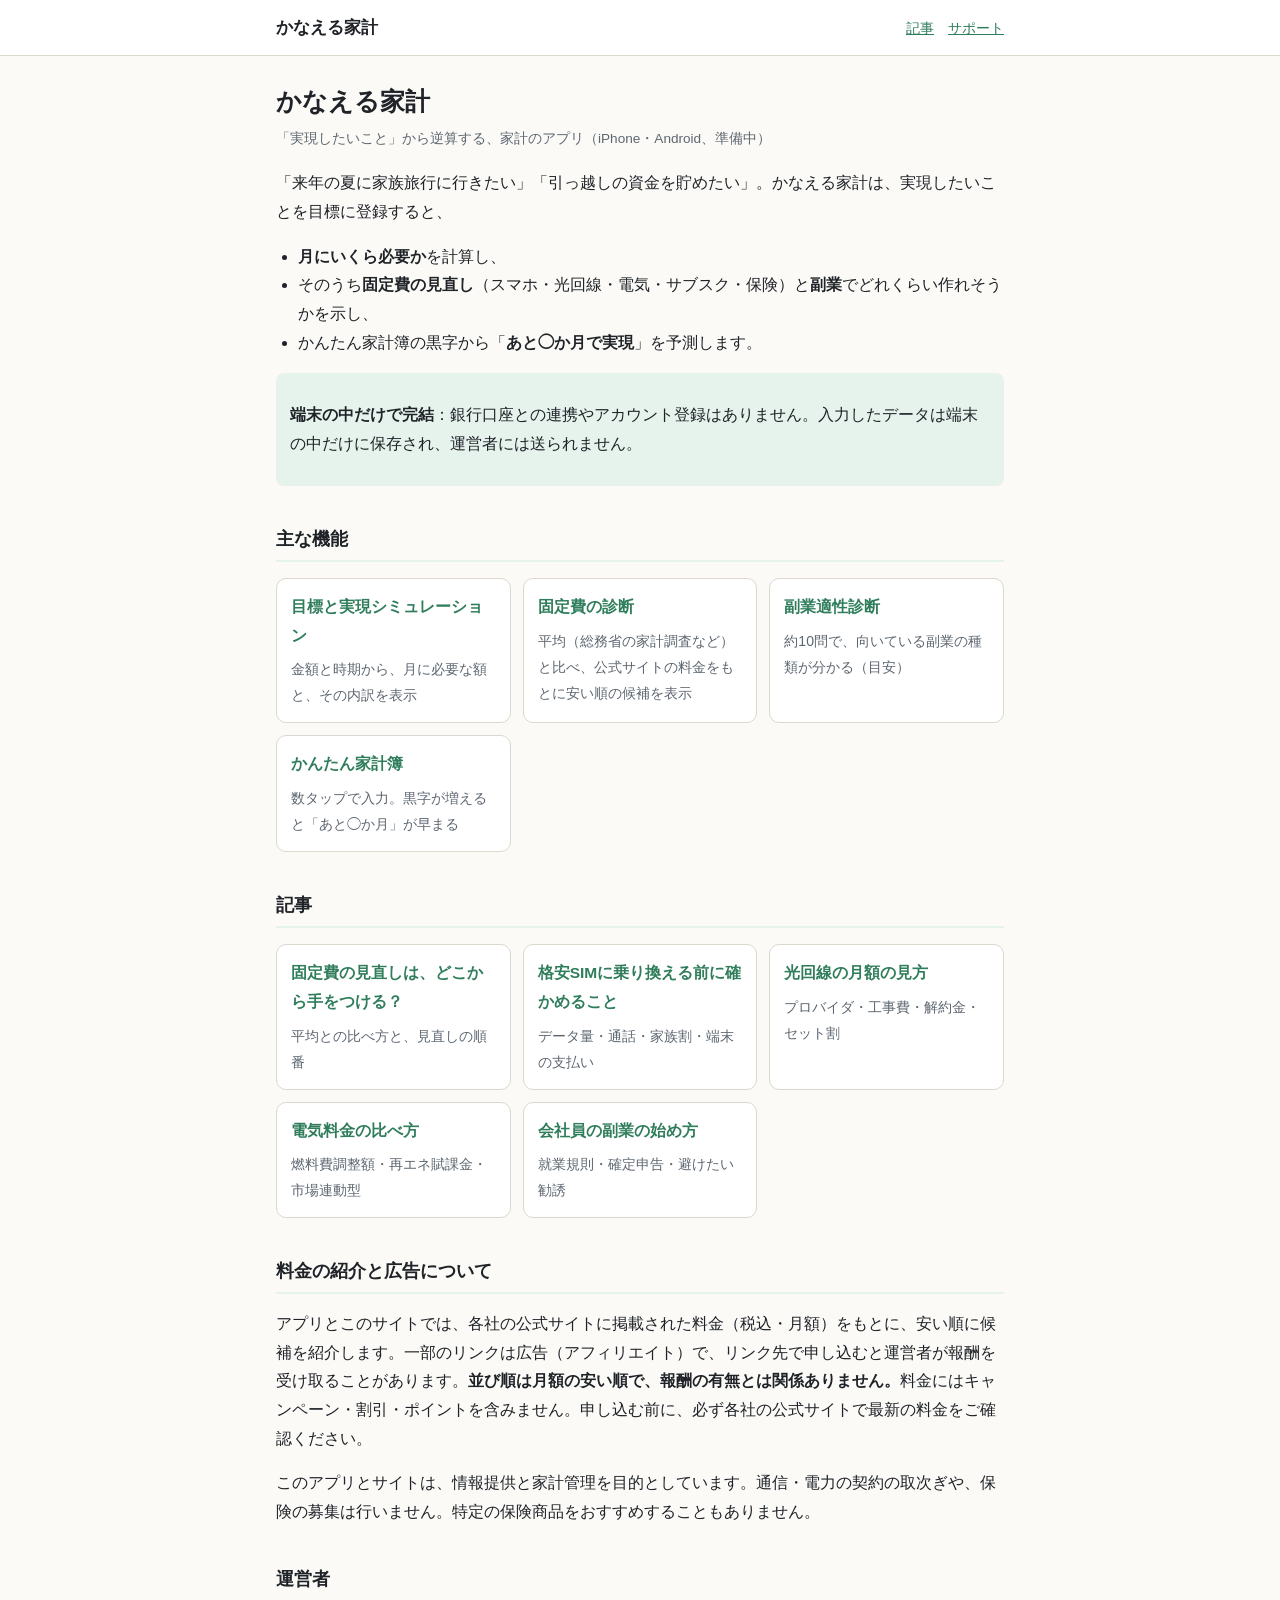
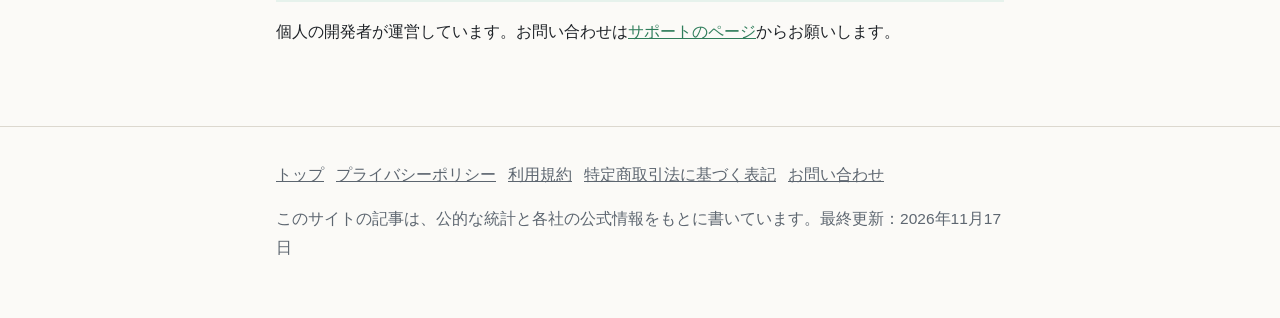
==== index.html @ 2bb8cc78 "紹介サイトの初版（記事5本・規約類） Co-Authored-By: Claude Opus 5.5 <noreply@anthropic.com>" ====
<!doctype html>
<html lang="ja">
<head>
<meta charset="utf-8">
<meta name="viewport" content="width=device-width, initial-scale=1">
<title>目標から逆算する、固定費の見直しと副業のアプリ｜かなえる家計</title>
<meta name="description" content="かなえる家計は、実現したいことを目標に、固定費の見直しと副業で毎月のお金を作る道筋を示し、家計簿で「あと何か月で実現」を見える化するアプリです。">
<link rel="stylesheet" href="style.css">
</head>
<body>
<header class="site"><div class="in">
  <a class="brand" href="index.html">かなえる家計</a>
  <nav><a href="index.html#articles">記事</a><a href="support.html">サポート</a></nav>
</div></header>
<main>

<h1>かなえる家計</h1>
<p class="meta">「実現したいこと」から逆算する、家計のアプリ（iPhone・Android、準備中）</p>
<p>「来年の夏に家族旅行に行きたい」「引っ越しの資金を貯めたい」。かなえる家計は、実現したいことを目標に登録すると、</p>
<ul>
<li><strong>月にいくら必要か</strong>を計算し、</li>
<li>そのうち<strong>固定費の見直し</strong>（スマホ・光回線・電気・サブスク・保険）と<strong>副業</strong>でどれくらい作れそうかを示し、</li>
<li>かんたん家計簿の黒字から「<strong>あと◯か月で実現</strong>」を予測します。</li>
</ul>
<div class="note">
<p><strong>端末の中だけで完結</strong>：銀行口座との連携やアカウント登録はありません。入力したデータは端末の中だけに保存され、運営者には送られません。</p>
</div>

<h2>主な機能</h2>
<ul class="cards">
<li><a>目標と実現シミュレーション</a><p>金額と時期から、月に必要な額と、その内訳を表示</p></li>
<li><a>固定費の診断</a><p>平均（総務省の家計調査など）と比べ、公式サイトの料金をもとに安い順の候補を表示</p></li>
<li><a>副業適性診断</a><p>約10問で、向いている副業の種類が分かる（目安）</p></li>
<li><a>かんたん家計簿</a><p>数タップで入力。黒字が増えると「あと◯か月」が早まる</p></li>
</ul>

<h2 id="articles">記事</h2>
<ul class="cards">
<li><a href="articles/koteihi-minaoshi.html">固定費の見直しは、どこから手をつける？</a><p>平均との比べ方と、見直しの順番</p></li>
<li><a href="articles/kakuyasu-sim.html">格安SIMに乗り換える前に確かめること</a><p>データ量・通話・家族割・端末の支払い</p></li>
<li><a href="articles/hikari.html">光回線の月額の見方</a><p>プロバイダ・工事費・解約金・セット割</p></li>
<li><a href="articles/denki.html">電気料金の比べ方</a><p>燃料費調整額・再エネ賦課金・市場連動型</p></li>
<li><a href="articles/fukugyo.html">会社員の副業の始め方</a><p>就業規則・確定申告・避けたい勧誘</p></li>
</ul>

<h2>料金の紹介と広告について</h2>
<p>アプリとこのサイトでは、各社の公式サイトに掲載された料金（税込・月額）をもとに、安い順に候補を紹介します。一部のリンクは広告（アフィリエイト）で、リンク先で申し込むと運営者が報酬を受け取ることがあります。<strong>並び順は月額の安い順で、報酬の有無とは関係ありません。</strong>料金にはキャンペーン・割引・ポイントを含みません。申し込む前に、必ず各社の公式サイトで最新の料金をご確認ください。</p>
<p>このアプリとサイトは、情報提供と家計管理を目的としています。通信・電力の契約の取次ぎや、保険の募集は行いません。特定の保険商品をおすすめすることもありません。</p>

<h2>運営者</h2>
<p>個人の開発者が運営しています。お問い合わせは<a href="support.html">サポートのページ</a>からお願いします。</p>

</main>
<footer class="site"><div class="in">
  <p><a href="index.html">トップ</a><a href="privacy.html">プライバシーポリシー</a><a href="terms.html">利用規約</a><a href="tokushoho.html">特定商取引法に基づく表記</a><a href="support.html">お問い合わせ</a></p>
  <p>このサイトの記事は、公的な統計と各社の公式情報をもとに書いています。最終更新：2026年11月17日</p>
</div></footer>
</body>
</html>
---- style.css ----
:root { --bg:#fbfaf7; --card:#ffffff; --fg:#1f2328; --muted:#5d6670; --line:#dcd8cf; --accent:#2f7d5b; --accent-soft:#e6f2ec; --warn:#8a5a00; --warn-soft:#fff6e0; }
@media (prefers-color-scheme: dark) {
  :root:not([data-theme="light"]) { --bg:#121513; --card:#1a1e1c; --fg:#e7ece9; --muted:#9aa49f; --line:#333a36; --accent:#6cc79b; --accent-soft:#1f2f27; --warn:#f0c060; --warn-soft:#2d2716; }
}
* { box-sizing:border-box; }
body { margin:0; background:var(--bg); color:var(--fg); font-family:-apple-system,BlinkMacSystemFont,"Hiragino Sans","Noto Sans JP",sans-serif; line-height:1.85; }
header.site { border-bottom:1px solid var(--line); background:var(--card); }
header.site .in { max-width:760px; margin:0 auto; padding:12px 16px; display:flex; align-items:center; gap:10px; flex-wrap:wrap; }
header.site a.brand { font-weight:700; color:var(--fg); text-decoration:none; font-size:1.05rem; }
header.site nav { margin-left:auto; display:flex; gap:14px; font-size:.88rem; }
main { max-width:760px; margin:0 auto; padding:28px 16px 64px; }
h1 { font-size:1.55rem; line-height:1.45; margin:0 0 6px; }
h2 { font-size:1.15rem; margin:36px 0 10px; padding-bottom:4px; border-bottom:2px solid var(--accent-soft); }
h3 { font-size:1rem; margin:22px 0 6px; }
p, li, td, th { font-size:.97rem; }
ul, ol { padding-left:1.4em; }
a { color:var(--accent); }
.meta { color:var(--muted); font-size:.85rem; margin:0 0 18px; }
.pr { background:var(--warn-soft); color:var(--warn); border-radius:8px; padding:10px 12px; font-size:.86rem; margin:0 0 20px; }
.note { background:var(--accent-soft); border-radius:8px; padding:12px 14px; margin:16px 0; }
.cards { display:grid; gap:12px; grid-template-columns:repeat(auto-fill,minmax(220px,1fr)); padding:0; list-style:none; }
.cards li { background:var(--card); border:1px solid var(--line); border-radius:10px; padding:14px; }
.cards a { font-weight:700; text-decoration:none; }
.cards p { margin:6px 0 0; color:var(--muted); font-size:.88rem; }
.tbl { overflow-x:auto; }
table { border-collapse:collapse; width:100%; margin:10px 0; }
th, td { border:1px solid var(--line); padding:6px 8px; text-align:left; vertical-align:top; }
th { background:var(--accent-soft); }
.src { font-size:.82rem; color:var(--muted); word-break:break-all; }
footer.site { border-top:1px solid var(--line); color:var(--muted); font-size:.82rem; }
footer.site .in { max-width:760px; margin:0 auto; padding:18px 16px 40px; }
footer.site a { color:var(--muted); margin-right:12px; }
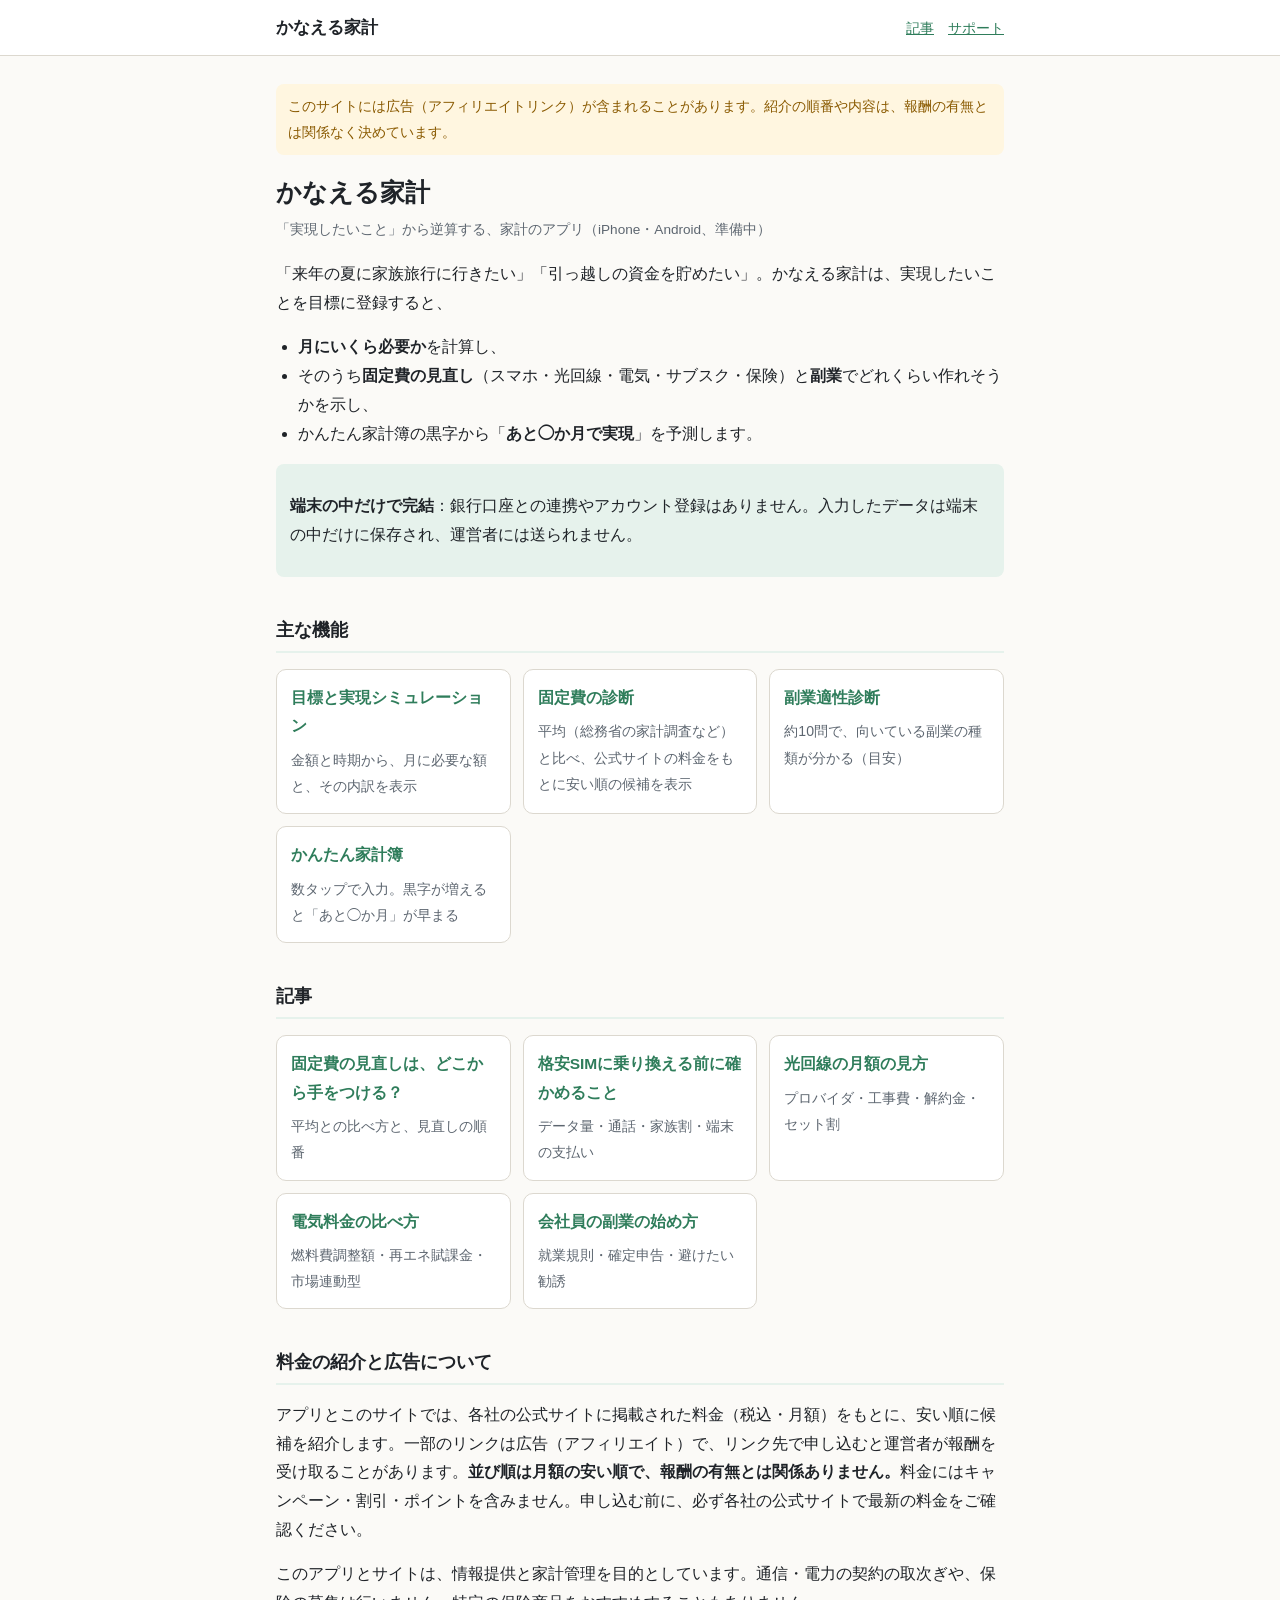
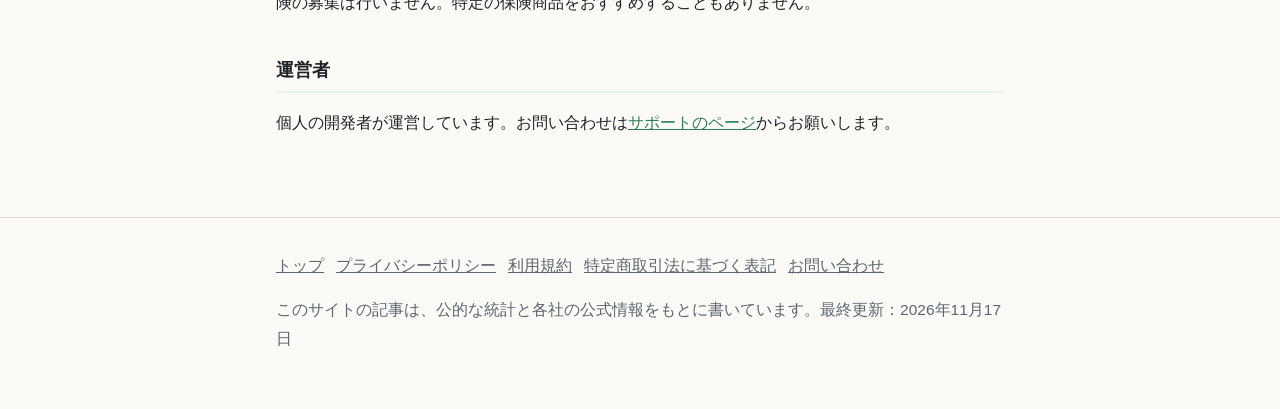
==== commit 8f8bcf54: "トップにPR表示を追加 Co-Authored-By: Claude Opus 5.5 <noreply@anthropic.com>" ====
--- a/index.html
+++ b/index.html
@@ -14,6 +14,7 @@
 </div></header>
 <main>
 
+<p class="pr">このサイトには広告（アフィリエイトリンク）が含まれることがあります。紹介の順番や内容は、報酬の有無とは関係なく決めています。</p>
 <h1>かなえる家計</h1>
 <p class="meta">「実現したいこと」から逆算する、家計のアプリ（iPhone・Android、準備中）</p>
 <p>「来年の夏に家族旅行に行きたい」「引っ越しの資金を貯めたい」。かなえる家計は、実現したいことを目標に登録すると、</p>
